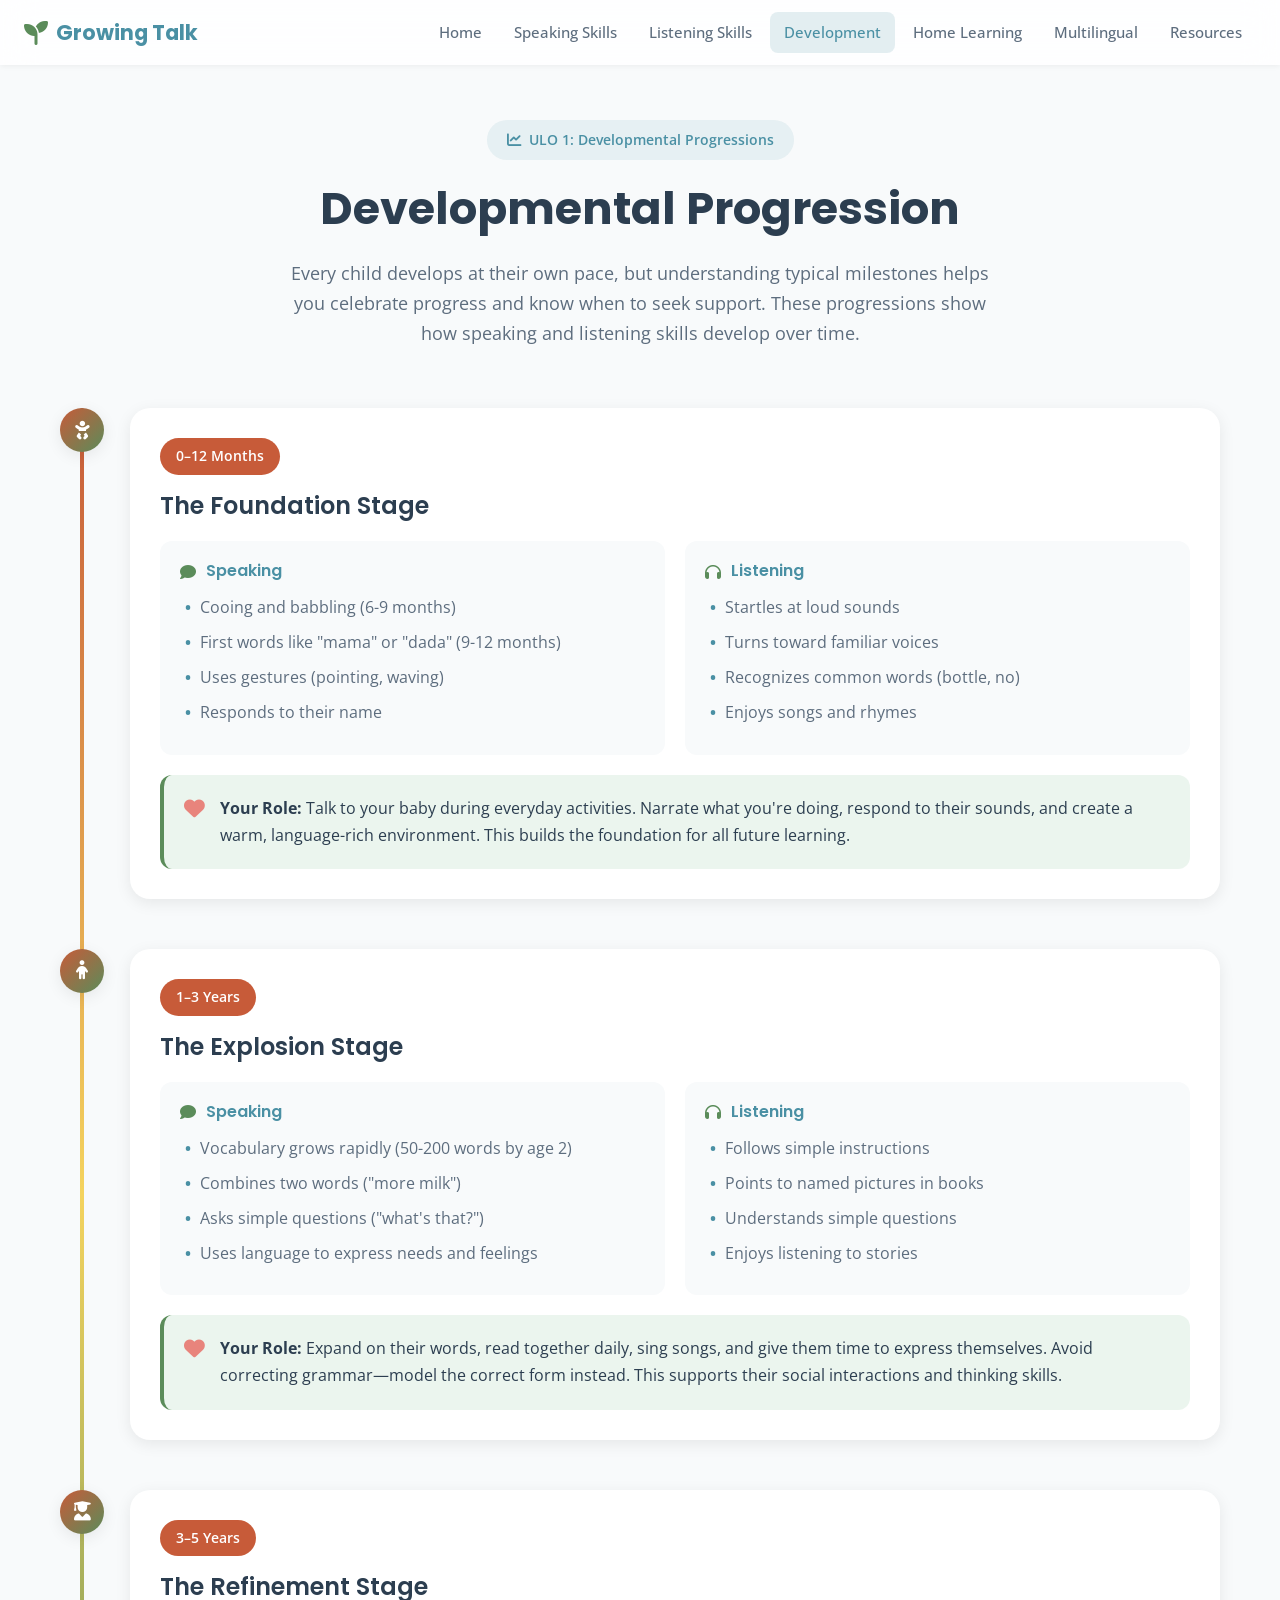
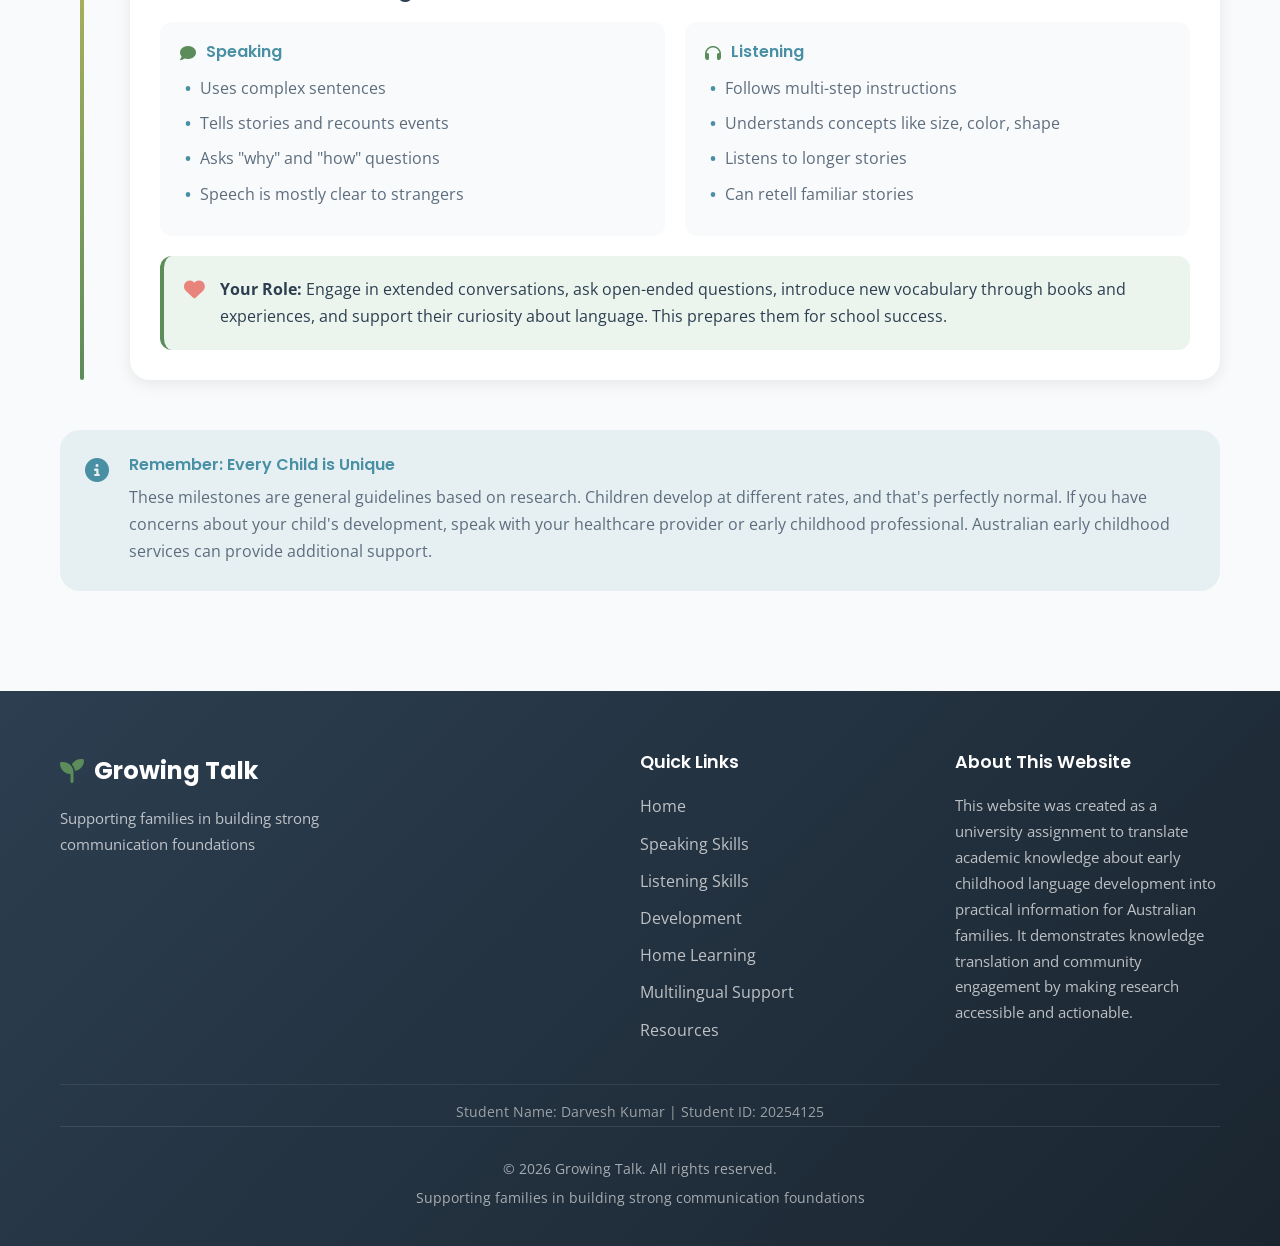
==== development.html @ 92fd0904 "Initial commit" ====
<!DOCTYPE html>
<html lang="en">
<head>
    <meta charset="UTF-8">
    <meta name="viewport" content="width=device-width, initial-scale=1.0">
    <meta name="description" content="Growing Talk - Understanding developmental progressions in children's speaking and listening skills">
    <title>Developmental Progression - Growing Talk</title>

    <link rel="preconnect" href="https://fonts.googleapis.com">
    <link rel="preconnect" href="https://fonts.gstatic.com" crossorigin>
    <link href="https://fonts.googleapis.com/css2?family=Open+Sans:wght@300;400;500;600;700&family=Poppins:wght@300;400;500;600;700;800&display=swap" rel="stylesheet">
    <link rel="stylesheet" href="https://cdnjs.cloudflare.com/ajax/libs/font-awesome/6.4.0/css/all.min.css">
    <link rel="stylesheet" href="styles.css">
</head>
<body>
    <div class="scroll-progress" id="scrollProgress"></div>

    <nav class="navbar" id="navbar">
        <div class="nav-container">
            <a href="index.html" class="nav-logo">
                <i class="fas fa-seedling"></i>
                <span>Growing Talk</span>
            </a>
            <button class="nav-toggle" id="navToggle" aria-label="Toggle navigation">
                <span class="hamburger"></span>
            </button>
            <ul class="nav-menu" id="navMenu">
                <li><a href="index.html" class="nav-link">Home</a></li>
                <li><a href="speaking.html" class="nav-link">Speaking Skills</a></li>
                <li><a href="listening.html" class="nav-link">Listening Skills</a></li>
                <li><a href="development.html" class="nav-link active">Development</a></li>
                <li><a href="environment.html" class="nav-link">Home Learning</a></li>
                <li><a href="multilingual.html" class="nav-link">Multilingual</a></li>
                <li><a href="resources.html" class="nav-link">Resources</a></li>
            </ul>
        </div>
    </nav>

    <section id="development" class="section development-section" style="padding-top: 120px;">
        <div class="container">
            <div class="section-header">
                <span class="section-tag"><i class="fas fa-chart-line"></i> ULO 1: Developmental Progressions</span>
                <h2 class="section-title">Developmental Progression</h2>
                <p class="section-subtitle">
                    Every child develops at their own pace, but understanding typical milestones
                    helps you celebrate progress and know when to seek support. These progressions
                    show how speaking and listening skills develop over time.
                </p>
            </div>

            <div class="timeline">
                <div class="timeline-item animate-on-scroll">
                    <div class="timeline-marker">
                        <i class="fas fa-baby"></i>
                    </div>
                    <div class="timeline-content">
                        <div class="timeline-age">0–12 Months</div>
                        <h3>The Foundation Stage</h3>
                        <div class="milestone-grid">
                            <div class="milestone">
                                <h4><i class="fas fa-comment"></i> Speaking</h4>
                                <ul>
                                    <li>Cooing and babbling (6-9 months)</li>
                                    <li>First words like "mama" or "dada" (9-12 months)</li>
                                    <li>Uses gestures (pointing, waving)</li>
                                    <li>Responds to their name</li>
                                </ul>
                            </div>
                            <div class="milestone">
                                <h4><i class="fas fa-headphones"></i> Listening</h4>
                                <ul>
                                    <li>Startles at loud sounds</li>
                                    <li>Turns toward familiar voices</li>
                                    <li>Recognizes common words (bottle, no)</li>
                                    <li>Enjoys songs and rhymes</li>
                                </ul>
                            </div>
                        </div>
                        <div class="support-tip">
                            <i class="fas fa-heart"></i>
                            <p><strong>Your Role:</strong> Talk to your baby during everyday activities.
                            Narrate what you're doing, respond to their sounds, and create a warm,
                            language-rich environment. This builds the foundation for all future learning.</p>
                        </div>
                    </div>
                </div>

                <div class="timeline-item animate-on-scroll">
                    <div class="timeline-marker">
                        <i class="fas fa-child"></i>
                    </div>
                    <div class="timeline-content">
                        <div class="timeline-age">1–3 Years</div>
                        <h3>The Explosion Stage</h3>
                        <div class="milestone-grid">
                            <div class="milestone">
                                <h4><i class="fas fa-comment"></i> Speaking</h4>
                                <ul>
                                    <li>Vocabulary grows rapidly (50-200 words by age 2)</li>
                                    <li>Combines two words ("more milk")</li>
                                    <li>Asks simple questions ("what's that?")</li>
                                    <li>Uses language to express needs and feelings</li>
                                </ul>
                            </div>
                            <div class="milestone">
                                <h4><i class="fas fa-headphones"></i> Listening</h4>
                                <ul>
                                    <li>Follows simple instructions</li>
                                    <li>Points to named pictures in books</li>
                                    <li>Understands simple questions</li>
                                    <li>Enjoys listening to stories</li>
                                </ul>
                            </div>
                        </div>
                        <div class="support-tip">
                            <i class="fas fa-heart"></i>
                            <p><strong>Your Role:</strong> Expand on their words, read together daily,
                            sing songs, and give them time to express themselves. Avoid correcting
                            grammar—model the correct form instead. This supports their social interactions
                            and thinking skills.</p>
                        </div>
                    </div>
                </div>

                <div class="timeline-item animate-on-scroll">
                    <div class="timeline-marker">
                        <i class="fas fa-user-graduate"></i>
                    </div>
                    <div class="timeline-content">
                        <div class="timeline-age">3–5 Years</div>
                        <h3>The Refinement Stage</h3>
                        <div class="milestone-grid">
                            <div class="milestone">
                                <h4><i class="fas fa-comment"></i> Speaking</h4>
                                <ul>
                                    <li>Uses complex sentences</li>
                                    <li>Tells stories and recounts events</li>
                                    <li>Asks "why" and "how" questions</li>
                                    <li>Speech is mostly clear to strangers</li>
                                </ul>
                            </div>
                            <div class="milestone">
                                <h4><i class="fas fa-headphones"></i> Listening</h4>
                                <ul>
                                    <li>Follows multi-step instructions</li>
                                    <li>Understands concepts like size, color, shape</li>
                                    <li>Listens to longer stories</li>
                                    <li>Can retell familiar stories</li>
                                </ul>
                            </div>
                        </div>
                        <div class="support-tip">
                            <i class="fas fa-heart"></i>
                            <p><strong>Your Role:</strong> Engage in extended conversations, ask open-ended
                            questions, introduce new vocabulary through books and experiences, and
                            support their curiosity about language. This prepares them for school success.</p>
                        </div>
                    </div>
                </div>
            </div>

            <div class="important-note animate-on-scroll">
                <i class="fas fa-info-circle"></i>
                <div>
                    <h4>Remember: Every Child is Unique</h4>
                    <p>These milestones are general guidelines based on research. Children develop at different rates,
                    and that's perfectly normal. If you have concerns about your child's development,
                    speak with your healthcare provider or early childhood professional. Australian early childhood
                    services can provide additional support.</p>
                </div>
            </div>
        </div>
    </section>

    <footer class="footer">
        <div class="container">
            <div class="footer-content">
                <div class="footer-brand">
                    <div class="footer-logo">
                        <i class="fas fa-seedling"></i>
                        <span>Growing Talk</span>
                    </div>
                    <p class="footer-tagline">Supporting families in building strong communication foundations</p>
                </div>
                <div class="footer-links">
                    <h4>Quick Links</h4>
                    <ul>
                        <li><a href="index.html">Home</a></li>
                        <li><a href="speaking.html">Speaking Skills</a></li>
                        <li><a href="listening.html">Listening Skills</a></li>
                        <li><a href="development.html">Development</a></li>
                        <li><a href="environment.html">Home Learning</a></li>
                        <li><a href="multilingual.html">Multilingual Support</a></li>
                        <li><a href="resources.html">Resources</a></li>
                    </ul>
                </div>
                <div class="footer-contact">
                    <h4>About This Website</h4>
                    <p>This website was created as a university assignment to translate academic
                    knowledge about early childhood language development into practical information
                    for Australian families. It demonstrates knowledge translation and community
                    engagement by making research accessible and actionable.</p>
                </div>
            </div>
            <div class="footer-student">
                <p>Student Name: Darvesh Kumar | Student ID: 20254125</p>
            </div>
            <div class="footer-bottom">
                <p>&copy; 2026 Growing Talk. All rights reserved.</p>
                <p>Supporting families in building strong communication foundations</p>
            </div>
        </div>
    </footer>

    <button class="scroll-to-top" id="scrollToTop" aria-label="Scroll to top">
        <i class="fas fa-arrow-up"></i>
    </button>

    <script src="script.js"></script>
</body>
</html>
---- styles.css ----
/* ============================================
   Growing Talk - Premium Educational Website
   CSS Stylesheet - Australian Design Inspired
   ============================================ */

/* ============================================
   CSS Variables & Root Styles
   ============================================ */
:root {
    /* Color Palette - Australian-inspired, warm earthy tones */
    --primary-blue: #4A90A4;
    --primary-blue-dark: #3A7A8E;
    --primary-blue-light: #6BA8B8;
    --secondary-green: #7CB98E;
    --secondary-green-dark: #5CA06E;
    --accent-yellow: #F4D35E;
    --accent-yellow-light: #F9E89E;
    --accent-coral: #E8847C;
    --accent-terracotta: #C75B39;
    --accent-eucalyptus: #5B8C5A;
    
    /* Neutral Colors */
    --text-dark: #2C3E50;
    --text-medium: #5D6D7E;
    --text-light: #85929E;
    --background-light: #F8FAFB;
    --background-white: #FFFFFF;
    --border-light: #E8ECF0;
    
    /* Shadows */
    --shadow-sm: 0 2px 8px rgba(0, 0, 0, 0.06);
    --shadow-md: 0 4px 16px rgba(0, 0, 0, 0.08);
    --shadow-lg: 0 8px 32px rgba(0, 0, 0, 0.12);
    --shadow-xl: 0 16px 48px rgba(0, 0, 0, 0.16);
    
    /* Typography */
    --font-heading: 'Poppins', sans-serif;
    --font-body: 'Open Sans', sans-serif;
    
    /* Spacing */
    --section-padding: 100px 0;
    --container-padding: 0 20px;
    --card-padding: 30px;
    
    /* Border Radius */
    --radius-sm: 8px;
    --radius-md: 12px;
    --radius-lg: 20px;
    --radius-xl: 30px;
    
    /* Transitions */
    --transition-fast: 0.2s ease;
    --transition-normal: 0.3s ease;
    --transition-slow: 0.5s ease;
}

/* ============================================
   Reset & Base Styles
   ============================================ */
*, *::before, *::after {
    margin: 0;
    padding: 0;
    box-sizing: border-box;
}

html {
    scroll-behavior: smooth;
    font-size: 16px;
}

body {
    font-family: var(--font-body);
    color: var(--text-dark);
    background-color: var(--background-light);
    line-height: 1.7;
    overflow-x: hidden;
}

h1, h2, h3, h4, h5, h6 {
    font-family: var(--font-heading);
    font-weight: 600;
    line-height: 1.3;
    color: var(--text-dark);
}

p {
    margin-bottom: 1rem;
}

a {
    text-decoration: none;
    color: inherit;
    transition: var(--transition-fast);
}

ul {
    list-style: none;
}

img {
    max-width: 100%;
    height: auto;
    display: block;
}

button {
    font-family: inherit;
    cursor: pointer;
    border: none;
    background: none;
}

/* ============================================
   Scroll Progress Indicator
   ============================================ */
.scroll-progress {
    position: fixed;
    top: 0;
    left: 0;
    width: 0%;
    height: 4px;
    background: linear-gradient(90deg, var(--accent-terracotta), var(--accent-yellow), var(--accent-eucalyptus));
    z-index: 9999;
    transition: width 0.1s ease;
}

/* ============================================
   Navigation
   ============================================ */
.navbar {
    position: fixed;
    top: 0;
    left: 0;
    right: 0;
    background: rgba(255, 255, 255, 0.82);
    backdrop-filter: blur(16px);
    -webkit-backdrop-filter: blur(16px);
    box-shadow: 0 1px 6px rgba(0, 0, 0, 0.06);
    z-index: 1000;
    transition: var(--transition-normal);
}

.navbar.scrolled {
    box-shadow: var(--shadow-md);
    background: rgba(255, 255, 255, 0.92);
}

.nav-container {
    max-width: 1300px;
    margin: 0 auto;
    padding: 12px 24px;
    display: flex;
    justify-content: space-between;
    align-items: center;
    flex-wrap: nowrap;
}

.nav-logo {
    display: flex;
    align-items: center;
    gap: 8px;
    font-family: var(--font-heading);
    font-size: 1.3rem;
    font-weight: 700;
    color: var(--primary-blue);
}

.nav-logo i {
    font-size: 1.5rem;
    color: var(--accent-eucalyptus);
}

.nav-menu {
    display: flex;
    gap: 4px;
    align-items: center;
    flex-wrap: nowrap;
    white-space: nowrap;
}

.nav-link {
    padding: 8px 14px;
    font-size: 0.92rem;
    font-weight: 500;
    color: var(--text-medium);
    border-radius: var(--radius-sm);
    transition: var(--transition-fast);
    display: inline-block;
}

.nav-link:hover {
    color: var(--primary-blue);
    background: rgba(74, 144, 164, 0.1);
}

.nav-link.active {
    color: var(--primary-blue);
    background: rgba(74, 144, 164, 0.15);
}

/* Mobile Navigation Toggle */
.nav-toggle {
    display: none;
    flex-direction: column;
    justify-content: center;
    align-items: center;
    width: 40px;
    height: 40px;
    background: none;
    border: none;
    cursor: pointer;
    z-index: 1001;
}

.hamburger {
    width: 24px;
    height: 2px;
    background: var(--text-dark);
    position: relative;
    transition: var(--transition-fast);
}

.hamburger::before,
.hamburger::after {
    content: '';
    position: absolute;
    width: 24px;
    height: 2px;
    background: var(--text-dark);
    transition: var(--transition-fast);
}

.hamburger::before {
    top: -8px;
}

.hamburger::after {
    top: 8px;
}

.nav-toggle.active .hamburger {
    background: transparent;
}

.nav-toggle.active .hamburger::before {
    top: 0;
    transform: rotate(45deg);
}

.nav-toggle.active .hamburger::after {
    top: 0;
    transform: rotate(-45deg);
}

/* ============================================
   Hero Section
   ============================================ */
.hero {
    min-height: 100vh;
    display: flex;
    align-items: center;
    justify-content: center;
    position: relative;
    background: linear-gradient(135deg, #E8F4F8 0%, #D4E8ED 50%, #C5DDE5 100%);
    overflow: hidden;
}

.hero::before {
    content: '';
    position: absolute;
    top: 0;
    left: 0;
    right: 0;
    bottom: 0;
    background: url('https://images.unsplash.com/photo-1503454537195-1dcabb73ffb9?w=1920&h=1080&fit=crop') center/cover no-repeat;
    opacity: 0.15;
}

.hero-overlay {
    position: absolute;
    top: 0;
    left: 0;
    right: 0;
    bottom: 0;
    background: linear-gradient(135deg, rgba(74, 144, 164, 0.1) 0%, rgba(124, 185, 142, 0.1) 100%);
}

.hero-content {
    position: relative;
    z-index: 1;
    max-width: 1200px;
    margin: 0 auto;
    padding: 120px 20px 80px;
    display: grid;
    grid-template-columns: 1fr 1fr;
    gap: 60px;
    align-items: center;
}

.hero-text {
    animation: fadeInLeft 1s ease;
}

.hero-badge {
    display: inline-flex;
    align-items: center;
    gap: 8px;
    padding: 8px 16px;
    background: rgba(199, 91, 57, 0.15);
    color: var(--accent-terracotta);
    font-size: 0.85rem;
    font-weight: 600;
    border-radius: 50px;
    margin-bottom: 20px;
}

.hero-badge i {
    font-size: 1rem;
}

.hero-title {
    font-size: 4rem;
    font-weight: 800;
    color: var(--primary-blue);
    margin-bottom: 20px;
    line-height: 1.1;
}

.hero-subtitle {
    font-size: 1.5rem;
    color: var(--accent-eucalyptus);
    font-weight: 600;
    margin-bottom: 20px;
}

.hero-description {
    font-size: 1.1rem;
    color: var(--text-medium);
    margin-bottom: 30px;
    max-width: 500px;
}

.hero-cta {
    display: flex;
    gap: 15px;
    flex-wrap: wrap;
}

.hero-visual {
    animation: fadeInRight 1s ease;
}

.hero-card {
    background: var(--background-white);
    padding: 40px;
    border-radius: var(--radius-xl);
    box-shadow: var(--shadow-xl);
    text-align: center;
    transform: rotate(2deg);
    transition: var(--transition-normal);
}

.hero-card:hover {
    transform: rotate(0deg) translateY(-10px);
    box-shadow: 0 20px 60px rgba(0, 0, 0, 0.2);
}

.hero-card i {
    font-size: 4rem;
    color: var(--primary-blue);
    margin-bottom: 20px;
}

.hero-card h3 {
    font-size: 1.5rem;
    margin-bottom: 10px;
    color: var(--text-dark);
}

.hero-card p {
    color: var(--text-medium);
    margin-bottom: 0;
}

.scroll-indicator {
    position: absolute;
    bottom: 30px;
    left: 50%;
    transform: translateX(-50%);
    animation: bounce 2s infinite;
}

.scroll-indicator i {
    font-size: 2rem;
    color: var(--primary-blue);
    opacity: 0.6;
}

/* ============================================
   Buttons
   ============================================ */
.btn {
    display: inline-flex;
    align-items: center;
    gap: 10px;
    padding: 15px 30px;
    font-family: var(--font-heading);
    font-weight: 600;
    font-size: 1rem;
    border-radius: var(--radius-md);
    transition: var(--transition-normal);
    cursor: pointer;
}

.btn-primary {
    background: linear-gradient(135deg, var(--primary-blue), var(--primary-blue-dark));
    color: white;
    box-shadow: 0 4px 15px rgba(74, 144, 164, 0.4);
}

.btn-primary:hover {
    transform: translateY(-3px);
    box-shadow: 0 6px 20px rgba(74, 144, 164, 0.5);
}

.btn-primary i {
    transition: var(--transition-fast);
}

.btn-primary:hover i {
    transform: translateX(5px);
}

.btn-secondary {
    background: var(--background-white);
    color: var(--primary-blue);
    border: 2px solid var(--primary-blue);
}

.btn-secondary:hover {
    background: var(--primary-blue);
    color: white;
    transform: translateY(-3px);
}

/* ============================================
   Section Styles
   ============================================ */
.section {
    padding: var(--section-padding);
}

.container {
    max-width: 1200px;
    margin: 0 auto;
    padding: var(--container-padding);
}

.section-header {
    text-align: center;
    margin-bottom: 60px;
}

.section-tag {
    display: inline-flex;
    align-items: center;
    gap: 8px;
    padding: 8px 20px;
    background: rgba(74, 144, 164, 0.1);
    color: var(--primary-blue);
    font-size: 0.9rem;
    font-weight: 600;
    border-radius: 50px;
    margin-bottom: 20px;
}

.section-title {
    font-size: 2.8rem;
    font-weight: 700;
    color: var(--text-dark);
    margin-bottom: 20px;
}

.section-subtitle {
    font-size: 1.1rem;
    color: var(--text-medium);
    max-width: 700px;
    margin: 0 auto;
}

/* ============================================
   Content Cards
   ============================================ */
.content-grid {
    display: grid;
    grid-template-columns: repeat(auto-fit, minmax(350px, 1fr));
    gap: 30px;
    margin-bottom: 50px;
}

.content-card {
    background: var(--background-white);
    padding: var(--card-padding);
    border-radius: var(--radius-lg);
    box-shadow: var(--shadow-md);
    transition: var(--transition-normal);
    opacity: 0;
    transform: translateY(30px);
}

.content-card.animate-on-scroll.visible {
    opacity: 1;
    transform: translateY(0);
}

.content-card:hover {
    transform: translateY(-5px);
    box-shadow: var(--shadow-lg);
}

.card-icon {
    width: 70px;
    height: 70px;
    background: linear-gradient(135deg, var(--primary-blue-light), var(--primary-blue));
    border-radius: var(--radius-md);
    display: flex;
    align-items: center;
    justify-content: center;
    margin-bottom: 20px;
}

.card-icon i {
    font-size: 2rem;
    color: white;
}

.content-card h3 {
    font-size: 1.4rem;
    margin-bottom: 15px;
    color: var(--text-dark);
}

.content-card p {
    color: var(--text-medium);
    line-height: 1.8;
}

.key-point {
    display: flex;
    align-items: flex-start;
    gap: 12px;
    padding: 15px;
    background: rgba(244, 211, 94, 0.2);
    border-radius: var(--radius-sm);
    margin-top: 15px;
}

.key-point i {
    color: var(--accent-coral);
    font-size: 1.2rem;
    margin-top: 3px;
}

.key-point span {
    font-weight: 500;
    color: var(--text-dark);
}

/* Strategy List */
.strategy-list {
    margin-top: 15px;
}

.strategy-list li {
    display: flex;
    align-items: flex-start;
    gap: 12px;
    padding: 10px 0;
    border-bottom: 1px solid var(--border-light);
}

.strategy-list li:last-child {
    border-bottom: none;
}

.strategy-list i {
    color: var(--accent-eucalyptus);
    margin-top: 4px;
}

.strategy-list strong {
    color: var(--text-dark);
}

/* ============================================
   Practical Examples
   ============================================ */
.practical-example {
    background: var(--background-white);
    border-radius: var(--radius-lg);
    box-shadow: var(--shadow-md);
    overflow: hidden;
    margin-top: 50px;
    opacity: 0;
    transform: translateY(30px);
}

.practical-example.animate-on-scroll.visible {
    opacity: 1;
    transform: translateY(0);
}

.example-header {
    background: linear-gradient(135deg, var(--accent-terracotta), var(--accent-eucalyptus));
    padding: 25px 30px;
    display: flex;
    align-items: center;
    gap: 15px;
}

.example-header i {
    font-size: 1.5rem;
    color: var(--accent-yellow);
}

.example-header h3 {
    color: white;
    font-size: 1.3rem;
    margin: 0;
}

.example-content {
    padding: 30px;
    display: grid;
    grid-template-columns: 1fr auto 1fr 1fr;
    gap: 25px;
    align-items: start;
}

.example-scenario,
.example-response,
.example-outcome {
    padding: 20px;
    background: var(--background-light);
    border-radius: var(--radius-md);
}

.example-scenario h4,
.example-response h4,
.example-outcome h4 {
    font-size: 1rem;
    color: var(--primary-blue);
    margin-bottom: 10px;
}

.example-scenario p,
.example-response p {
    color: var(--text-medium);
    margin-bottom: 0;
}

.example-outcome ul {
    margin: 0;
    padding-left: 20px;
}

.example-outcome li {
    color: var(--text-medium);
    margin-bottom: 8px;
    position: relative;
    padding-left: 5px;
}

.example-outcome li::before {
    content: '✓';
    color: var(--accent-eucalyptus);
    font-weight: bold;
    position: absolute;
    left: -18px;
}

.example-arrow {
    display: flex;
    align-items: center;
    justify-content: center;
    color: var(--primary-blue);
    font-size: 1.5rem;
}

/* ============================================
   Video Section
   ============================================ */
.video-section {
    background: var(--background-white);
    padding: 40px;
    border-radius: var(--radius-lg);
    box-shadow: var(--shadow-md);
    margin-top: 50px;
    opacity: 0;
    transform: translateY(30px);
}

.video-section.animate-on-scroll.visible {
    opacity: 1;
    transform: translateY(0);
}

.video-section h3 {
    display: flex;
    align-items: center;
    gap: 12px;
    font-size: 1.4rem;
    margin-bottom: 20px;
    color: var(--text-dark);
}

.video-section h3 i {
    color: var(--accent-coral);
}

.video-container {
    position: relative;
    padding-bottom: 56.25%;
    height: 0;
    overflow: hidden;
    border-radius: var(--radius-md);
    box-shadow: var(--shadow-lg);
}

.video-container iframe {
    position: absolute;
    top: 0;
    left: 0;
    width: 100%;
    height: 100%;
}

.video-caption {
    margin-top: 20px;
    color: var(--text-medium);
    font-style: italic;
    text-align: center;
}

/* ============================================
   Timeline (Development Section)
   ============================================ */
.timeline {
    position: relative;
    padding-left: 50px;
}

.timeline::before {
    content: '';
    position: absolute;
    left: 20px;
    top: 0;
    bottom: 0;
    width: 4px;
    background: linear-gradient(180deg, var(--accent-terracotta), var(--accent-yellow), var(--accent-eucalyptus));
    border-radius: 2px;
}

.timeline-item {
    position: relative;
    margin-bottom: 50px;
    opacity: 0;
    transform: translateX(-30px);
}

.timeline-item.animate-on-scroll.visible {
    opacity: 1;
    transform: translateX(0);
}

.timeline-marker {
    position: absolute;
    left: -50px;
    top: 0;
    width: 44px;
    height: 44px;
    background: linear-gradient(135deg, var(--accent-terracotta), var(--accent-eucalyptus));
    border-radius: 50%;
    display: flex;
    align-items: center;
    justify-content: center;
    box-shadow: var(--shadow-md);
    z-index: 1;
}

.timeline-marker i {
    color: white;
    font-size: 1.2rem;
}

.timeline-content {
    background: var(--background-white);
    padding: 30px;
    border-radius: var(--radius-lg);
    box-shadow: var(--shadow-md);
    margin-left: 20px;
}

.timeline-age {
    display: inline-block;
    padding: 6px 16px;
    background: linear-gradient(135deg, var(--accent-terracotta), var(--accent-terracotta));
    color: white;
    font-weight: 600;
    font-size: 0.9rem;
    border-radius: 50px;
    margin-bottom: 15px;
}

.timeline-content h3 {
    font-size: 1.5rem;
    margin-bottom: 20px;
    color: var(--text-dark);
}

.milestone-grid {
    display: grid;
    grid-template-columns: 1fr 1fr;
    gap: 20px;
    margin-bottom: 20px;
}

.milestone {
    padding: 20px;
    background: var(--background-light);
    border-radius: var(--radius-md);
}

.milestone h4 {
    display: flex;
    align-items: center;
    gap: 10px;
    font-size: 1rem;
    color: var(--primary-blue);
    margin-bottom: 12px;
}

.milestone h4 i {
    color: var(--accent-eucalyptus);
}

.milestone ul {
    padding-left: 20px;
}

.milestone li {
    color: var(--text-medium);
    margin-bottom: 8px;
    position: relative;
}

.milestone li::before {
    content: '•';
    color: var(--primary-blue);
    font-weight: bold;
    position: absolute;
    left: -15px;
}

.support-tip {
    display: flex;
    align-items: flex-start;
    gap: 15px;
    padding: 20px;
    background: rgba(124, 185, 142, 0.15);
    border-radius: var(--radius-md);
    border-left: 4px solid var(--accent-eucalyptus);
}

.support-tip i {
    color: var(--accent-coral);
    font-size: 1.3rem;
    margin-top: 3px;
}

.support-tip p {
    margin: 0;
    color: var(--text-dark);
}

.important-note {
    display: flex;
    align-items: flex-start;
    gap: 20px;
    padding: 25px;
    background: rgba(74, 144, 164, 0.1);
    border-radius: var(--radius-lg);
    margin-top: 50px;
    opacity: 0;
    transform: translateY(30px);
}

.important-note.animate-on-scroll.visible {
    opacity: 1;
    transform: translateY(0);
}

.important-note i {
    color: var(--primary-blue);
    font-size: 1.5rem;
    margin-top: 3px;
}

.important-note h4 {
    color: var(--primary-blue);
    margin-bottom: 8px;
}

.important-note p {
    margin: 0;
    color: var(--text-medium);
}

/* ============================================
   Environment Section
   ============================================ */
.environment-grid {
    display: grid;
    grid-template-columns: repeat(auto-fit, minmax(280px, 1fr));
    gap: 30px;
    margin-bottom: 60px;
}

.environment-card {
    background: var(--background-white);
    border-radius: var(--radius-lg);
    box-shadow: var(--shadow-md);
    overflow: hidden;
    transition: var(--transition-normal);
    opacity: 0;
    transform: translateY(30px);
}

.environment-card.animate-on-scroll.visible {
    opacity: 1;
    transform: translateY(0);
}

.environment-card:hover {
    transform: translateY(-8px);
    box-shadow: var(--shadow-xl);
}

.card-image {
    position: relative;
    height: 200px;
    overflow: hidden;
}

.card-image img {
    width: 100%;
    height: 100%;
    object-fit: cover;
    transition: var(--transition-slow);
}

.environment-card:hover .card-image img {
    transform: scale(1.1);
}

.card-overlay {
    position: absolute;
    top: 0;
    left: 0;
    right: 0;
    bottom: 0;
    background: linear-gradient(135deg, rgba(199, 91, 57, 0.8), rgba(91, 140, 90, 0.8));
    display: flex;
    align-items: center;
    justify-content: center;
    opacity: 0;
    transition: var(--transition-normal);
}

.environment-card:hover .card-overlay {
    opacity: 1;
}

.card-overlay i {
    font-size: 3rem;
    color: white;
    transform: scale(0.5);
    transition: var(--transition-normal);
}

.environment-card:hover .card-overlay i {
    transform: scale(1);
}

.card-content {
    padding: 25px;
}

.card-content h3 {
    font-size: 1.3rem;
    margin-bottom: 12px;
    color: var(--text-dark);
}

.card-content p {
    color: var(--text-medium);
    margin-bottom: 15px;
}

.card-content ul {
    padding-left: 20px;
}

.card-content li {
    color: var(--text-medium);
    margin-bottom: 8px;
    position: relative;
}

.card-content li::before {
    content: '✓';
    color: var(--accent-eucalyptus);
    font-weight: bold;
    position: absolute;
    left: -18px;
}

/* Interaction Principles */
.interaction-principles {
    background: var(--background-white);
    padding: 40px;
    border-radius: var(--radius-lg);
    box-shadow: var(--shadow-md);
    opacity: 0;
    transform: translateY(30px);
}

.interaction-principles.animate-on-scroll.visible {
    opacity: 1;
    transform: translateY(0);
}

.interaction-principles h3 {
    display: flex;
    align-items: center;
    gap: 12px;
    font-size: 1.5rem;
    margin-bottom: 15px;
    color: var(--text-dark);
}

.interaction-principles h3 i {
    color: var(--primary-blue);
}

.principles-intro {
    color: var(--text-medium);
    margin-bottom: 30px;
    max-width: 800px;
}

.principles-grid {
    display: grid;
    grid-template-columns: repeat(auto-fit, minmax(250px, 1fr));
    gap: 25px;
}

.principle {
    text-align: center;
    padding: 25px;
    background: var(--background-light);
    border-radius: var(--radius-md);
    transition: var(--transition-normal);
}

.principle:hover {
    background: rgba(74, 144, 164, 0.1);
    transform: translateY(-5px);
}

.principle-icon {
    width: 60px;
    height: 60px;
    background: linear-gradient(135deg, var(--accent-terracotta), var(--accent-eucalyptus));
    border-radius: 50%;
    display: flex;
    align-items: center;
    justify-content: center;
    margin: 0 auto 15px;
}

.principle-icon i {
    font-size: 1.5rem;
    color: white;
}

.principle h4 {
    font-size: 1.1rem;
    margin-bottom: 10px;
    color: var(--text-dark);
}

.principle p {
    color: var(--text-medium);
    font-size: 0.95rem;
    margin-bottom: 0;
}

/* ============================================
   Multilingual Section
   ============================================ */
.multilingual-content {
    display: flex;
    flex-direction: column;
    gap: 50px;
}

.strengths-based {
    background: var(--background-white);
    padding: 40px;
    border-radius: var(--radius-lg);
    box-shadow: var(--shadow-md);
    opacity: 0;
    transform: translateY(30px);
}

.strengths-based.animate-on-scroll.visible {
    opacity: 1;
    transform: translateY(0);
}

.strengths-header {
    display: flex;
    align-items: center;
    gap: 15px;
    margin-bottom: 20px;
}

.strengths-header i {
    font-size: 2rem;
    color: var(--accent-coral);
}

.strengths-header h3 {
    font-size: 1.5rem;
    color: var(--text-dark);
    margin: 0;
}

.strengths-based > p {
    color: var(--text-medium);
    font-size: 1.05rem;
    margin-bottom: 30px;
}

.strengths-grid {
    display: grid;
    grid-template-columns: repeat(auto-fit, minmax(220px, 1fr));
    gap: 20px;
}

.strength-item {
    padding: 25px;
    background: linear-gradient(135deg, rgba(199, 91, 57, 0.1), rgba(91, 140, 90, 0.1));
    border-radius: var(--radius-md);
    text-align: center;
    transition: var(--transition-normal);
}

.strength-item:hover {
    transform: translateY(-5px);
    box-shadow: var(--shadow-md);
}

.strength-item i {
    font-size: 2rem;
    color: var(--primary-blue);
    margin-bottom: 15px;
}

.strength-item h4 {
    font-size: 1rem;
    margin-bottom: 8px;
    color: var(--text-dark);
}

.strength-item p {
    color: var(--text-medium);
    font-size: 0.9rem;
    margin-bottom: 0;
}

/* Practical Strategies */
.practical-strategies {
    opacity: 0;
    transform: translateY(30px);
}

.practical-strategies.animate-on-scroll.visible {
    opacity: 1;
    transform: translateY(0);
}

.practical-strategies h3 {
    display: flex;
    align-items: center;
    gap: 12px;
    font-size: 1.5rem;
    margin-bottom: 30px;
    color: var(--text-dark);
}

.practical-strategies h3 i {
    color: var(--accent-yellow);
}

.strategy-cards {
    display: grid;
    grid-template-columns: repeat(auto-fit, minmax(350px, 1fr));
    gap: 25px;
}

.strategy-card {
    background: var(--background-white);
    padding: 30px;
    border-radius: var(--radius-lg);
    box-shadow: var(--shadow-md);
    position: relative;
    transition: var(--transition-normal);
}

.strategy-card:hover {
    transform: translateY(-5px);
    box-shadow: var(--shadow-lg);
}

.strategy-number {
    position: absolute;
    top: -15px;
    left: 20px;
    width: 40px;
    height: 40px;
    background: linear-gradient(135deg, var(--accent-terracotta), var(--accent-eucalyptus));
    color: white;
    font-family: var(--font-heading);
    font-weight: 700;
    font-size: 1.2rem;
    border-radius: 50%;
    display: flex;
    align-items: center;
    justify-content: center;
    box-shadow: var(--shadow-md);
}

.strategy-card h4 {
    font-size: 1.2rem;
    margin-bottom: 12px;
    color: var(--text-dark);
    margin-top: 10px;
}

.strategy-card p {
    color: var(--text-medium);
    margin-bottom: 0;
}

/* Cultural Note */
.cultural-note {
    display: flex;
    align-items: flex-start;
    gap: 20px;
    padding: 30px;
    background: linear-gradient(135deg, rgba(124, 185, 142, 0.15), rgba(74, 144, 164, 0.15));
    border-radius: var(--radius-lg);
    border-left: 4px solid var(--accent-eucalyptus);
    opacity: 0;
    transform: translateY(30px);
}

.cultural-note.animate-on-scroll.visible {
    opacity: 1;
    transform: translateY(0);
}

.cultural-note i {
    font-size: 2rem;
    color: var(--primary-blue);
    margin-top: 3px;
}

.cultural-note h4 {
    color: var(--primary-blue);
    margin-bottom: 10px;
}

.cultural-note p {
    margin: 0;
    color: var(--text-dark);
}

/* ============================================
   Resources Section
   ============================================ */
.resources-content {
    display: flex;
    flex-direction: column;
    gap: 50px;
}

.references-list {
    background: var(--background-white);
    padding: 40px;
    border-radius: var(--radius-lg);
    box-shadow: var(--shadow-md);
    opacity: 0;
    transform: translateY(30px);
}

.references-list.animate-on-scroll.visible {
    opacity: 1;
    transform: translateY(0);
}

.references-list h3 {
    display: flex;
    align-items: center;
    gap: 12px;
    font-size: 1.5rem;
    margin-bottom: 30px;
    color: var(--text-dark);
}

.references-list h3 i {
    color: var(--primary-blue);
}

.reference-items {
    display: flex;
    flex-direction: column;
    gap: 15px;
}

.reference-item {
    padding: 20px;
    background: var(--background-light);
    border-radius: var(--radius-md);
    border-left: 4px solid var(--primary-blue);
    transition: var(--transition-normal);
}

.reference-item:hover {
    background: rgba(74, 144, 164, 0.1);
    transform: translateX(5px);
}

.reference-item p {
    margin: 0;
    color: var(--text-dark);
    line-height: 1.6;
}

.reference-item em {
    color: var(--primary-blue);
}

/* Further Reading */
.further-reading {
    opacity: 0;
    transform: translateY(30px);
}

.further-reading.animate-on-scroll.visible {
    opacity: 1;
    transform: translateY(0);
}

.further-reading h3 {
    display: flex;
    align-items: center;
    gap: 12px;
    font-size: 1.5rem;
    margin-bottom: 30px;
    color: var(--text-dark);
}

.further-reading h3 i {
    color: var(--accent-eucalyptus);
}

.reading-grid {
    display: grid;
    grid-template-columns: repeat(auto-fit, minmax(300px, 1fr));
    gap: 30px;
}

.reading-card {
    background: var(--background-white);
    padding: 30px;
    border-radius: var(--radius-lg);
    box-shadow: var(--shadow-md);
    transition: var(--transition-normal);
}

.reading-card:hover {
    transform: translateY(-5px);
    box-shadow: var(--shadow-lg);
}

.reading-card i {
    font-size: 2rem;
    color: var(--primary-blue);
    margin-bottom: 15px;
}

.reading-card h4 {
    font-size: 1.2rem;
    margin-bottom: 15px;
    color: var(--text-dark);
}

.reading-card ul {
    padding-left: 20px;
}

.reading-card li {
    color: var(--text-medium);
    margin-bottom: 10px;
}

/* ============================================
   Footer
   ============================================ */
.footer {
    background: linear-gradient(135deg, var(--text-dark), #1a252f);
    color: white;
    padding: 60px 0 30px;
}

.footer-content {
    display: grid;
    grid-template-columns: 2fr 1fr 1fr;
    gap: 50px;
    margin-bottom: 40px;
}

.footer-brand {
    max-width: 300px;
}

.footer-logo {
    display: flex;
    align-items: center;
    gap: 10px;
    font-family: var(--font-heading);
    font-size: 1.5rem;
    font-weight: 700;
    margin-bottom: 15px;
}

.footer-logo i {
    color: var(--accent-eucalyptus);
}

.footer-tagline {
    color: rgba(255, 255, 255, 0.7);
    font-size: 0.95rem;
}

.footer-links h4,
.footer-contact h4 {
    font-size: 1.1rem;
    margin-bottom: 20px;
    color: white;
}

.footer-links ul {
    display: flex;
    flex-direction: column;
    gap: 10px;
}

.footer-links a {
    color: rgba(255, 255, 255, 0.7);
    transition: var(--transition-fast);
}

.footer-links a:hover {
    color: var(--accent-eucalyptus);
    padding-left: 5px;
}

.footer-contact p {
    color: rgba(255, 255, 255, 0.7);
    font-size: 0.95rem;
}

.footer-student {
    text-align: center;
    padding-top: 15px;
    margin-top: 10px;
    border-top: 1px solid rgba(255, 255, 255, 0.08);
}

.footer-student p {
    color: rgba(255, 255, 255, 0.55);
    font-size: 0.85rem;
    margin-bottom: 3px;
}

.footer-bottom {
    text-align: center;
    padding-top: 30px;
    border-top: 1px solid rgba(255, 255, 255, 0.1);
}

.footer-bottom p {
    color: rgba(255, 255, 255, 0.6);
    font-size: 0.9rem;
    margin-bottom: 5px;
}

/* ============================================
   Scroll to Top Button
   ============================================ */
.scroll-to-top {
    position: fixed;
    bottom: 30px;
    right: 30px;
    width: 50px;
    height: 50px;
    background: linear-gradient(135deg, var(--accent-terracotta), var(--accent-eucalyptus));
    color: white;
    border: none;
    border-radius: 50%;
    display: flex;
    align-items: center;
    justify-content: center;
    font-size: 1.2rem;
    box-shadow: var(--shadow-lg);
    cursor: pointer;
    opacity: 0;
    visibility: hidden;
    transform: translateY(20px);
    transition: var(--transition-normal);
    z-index: 999;
}

.scroll-to-top.visible {
    opacity: 1;
    visibility: visible;
    transform: translateY(0);
}

.scroll-to-top:hover {
    transform: translateY(-5px);
    box-shadow: var(--shadow-xl);
}

/* ============================================
   Animations
   ============================================ */
@keyframes fadeInLeft {
    from {
        opacity: 0;
        transform: translateX(-50px);
    }
    to {
        opacity: 1;
        transform: translateX(0);
    }
}

@keyframes fadeInRight {
    from {
        opacity: 0;
        transform: translateX(50px);
    }
    to {
        opacity: 1;
        transform: translateX(0);
    }
}

@keyframes bounce {
    0%, 20%, 50%, 80%, 100% {
        transform: translateX(-50%) translateY(0);
    }
    40% {
        transform: translateX(-50%) translateY(-15px);
    }
    60% {
        transform: translateX(-50%) translateY(-7px);
    }
}

/* Scroll Animation Classes */
.animate-on-scroll {
    opacity: 0;
    transform: translateY(30px);
    transition: opacity 0.6s ease, transform 0.6s ease;
}

.animate-on-scroll.visible {
    opacity: 1;
    transform: translateY(0);
}

/* ============================================
   Responsive Design
   ============================================ */

/* Tablet */
@media (max-width: 992px) {
    .hero-content {
        grid-template-columns: 1fr;
        text-align: center;
        gap: 40px;
    }

    .hero-title {
        font-size: 3rem;
    }

    .hero-description {
        margin: 0 auto 30px;
    }

    .hero-cta {
        justify-content: center;
    }

    .hero-card {
        max-width: 400px;
        margin: 0 auto;
    }

    .section-title {
        font-size: 2.3rem;
    }

    .example-content {
        grid-template-columns: 1fr;
        gap: 20px;
    }

    .example-arrow {
        transform: rotate(90deg);
    }

    .milestone-grid {
        grid-template-columns: 1fr;
    }

    .footer-content {
        grid-template-columns: 1fr;
        gap: 30px;
    }

    .footer-brand {
        max-width: 100%;
        text-align: center;
    }
}

/* Mobile */
@media (max-width: 768px) {
    .nav-toggle {
        display: flex;
    }

    .nav-menu {
        position: fixed;
        top: 0;
        right: -100%;
        width: 80%;
        max-width: 300px;
        height: 100vh;
        background: var(--background-white);
        flex-direction: column;
        padding: 80px 30px 30px;
        box-shadow: var(--shadow-xl);
        transition: var(--transition-normal);
    }

    .nav-menu.active {
        right: 0;
    }

    .nav-link {
        padding: 15px;
        font-size: 1.1rem;
    }

    .hero {
        min-height: auto;
        padding: 120px 20px 80px;
    }

    .hero-title {
        font-size: 2.5rem;
    }

    .hero-subtitle {
        font-size: 1.2rem;
    }

    .section {
        padding: 60px 0;
    }

    .section-title {
        font-size: 2rem;
    }

    .content-grid {
        grid-template-columns: 1fr;
    }

    .timeline {
        padding-left: 30px;
    }

    .timeline::before {
        left: 10px;
    }

    .timeline-marker {
        left: -30px;
        width: 36px;
        height: 36px;
    }

    .timeline-marker i {
        font-size: 1rem;
    }

    .timeline-content {
        margin-left: 10px;
        padding: 20px;
    }

    .environment-grid {
        grid-template-columns: 1fr;
    }

    .strategy-cards {
        grid-template-columns: 1fr;
    }

    .principles-grid {
        grid-template-columns: 1fr;
    }

    .strengths-grid {
        grid-template-columns: 1fr;
    }

    .reading-grid {
        grid-template-columns: 1fr;
    }

    .scroll-to-top {
        bottom: 20px;
        right: 20px;
        width: 45px;
        height: 45px;
    }
}

/* Small Mobile */
@media (max-width: 480px) {
    .hero-title {
        font-size: 2rem;
    }

    .hero-subtitle {
        font-size: 1rem;
    }

    .section-title {
        font-size: 1.8rem;
    }

    .section-subtitle {
        font-size: 1rem;
    }

    .content-card {
        padding: 20px;
    }

    .example-header {
        padding: 20px;
    }

    .example-content {
        padding: 20px;
    }

    .video-section {
        padding: 25px;
    }

    .interaction-principles {
        padding: 25px;
    }

    .strengths-based {
        padding: 25px;
    }

    .references-list {
        padding: 25px;
    }
}

/* ============================================
   Accessibility
   ============================================ */
@media (prefers-reduced-motion: reduce) {
    *,
    *::before,
    *::after {
        animation-duration: 0.01ms !important;
        animation-iteration-count: 1 !important;
        transition-duration: 0.01ms !important;
    }

    html {
        scroll-behavior: auto;
    }
}

/* Focus styles for keyboard navigation */
a:focus,
button:focus {
    outline: 3px solid var(--primary-blue);
    outline-offset: 2px;
}

/* High contrast mode support */
@media (prefers-contrast: high) {
    :root {
        --text-dark: #000000;
        --text-medium: #333333;
        --background-light: #ffffff;
    }
}
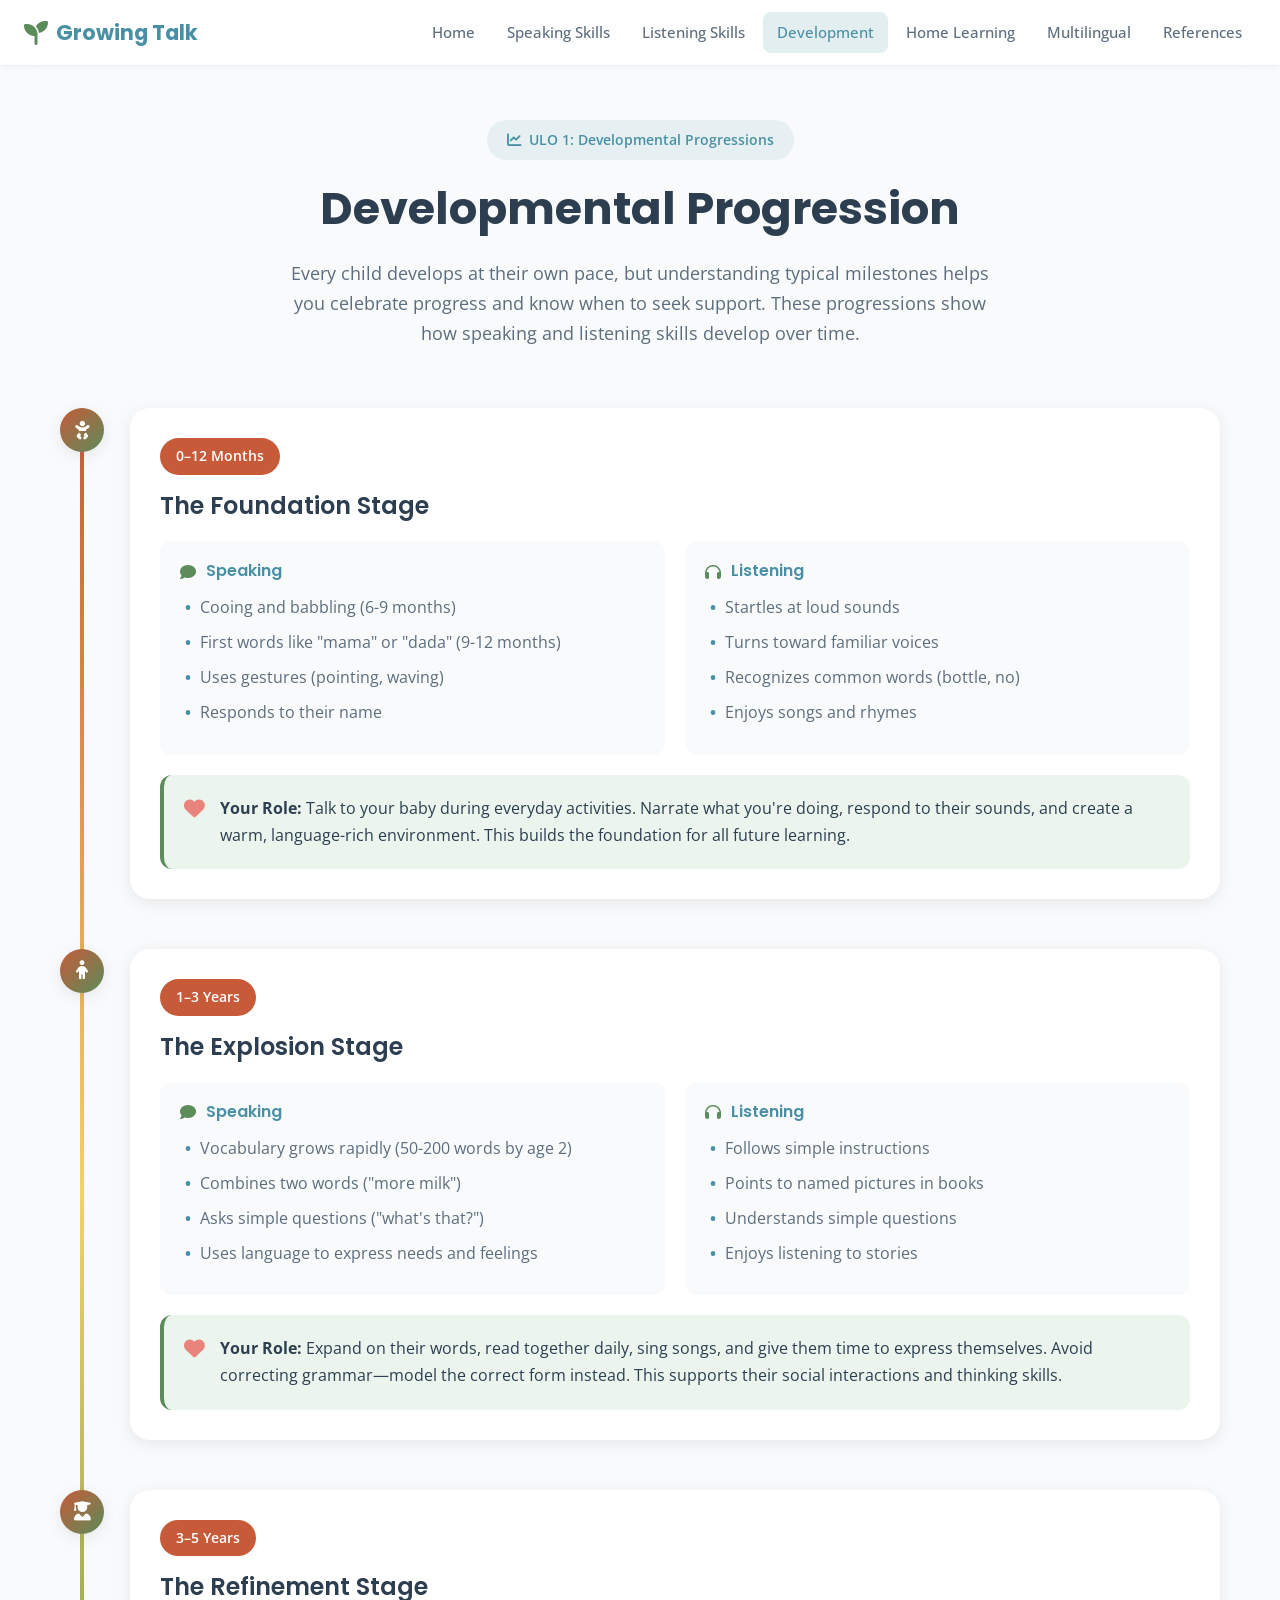
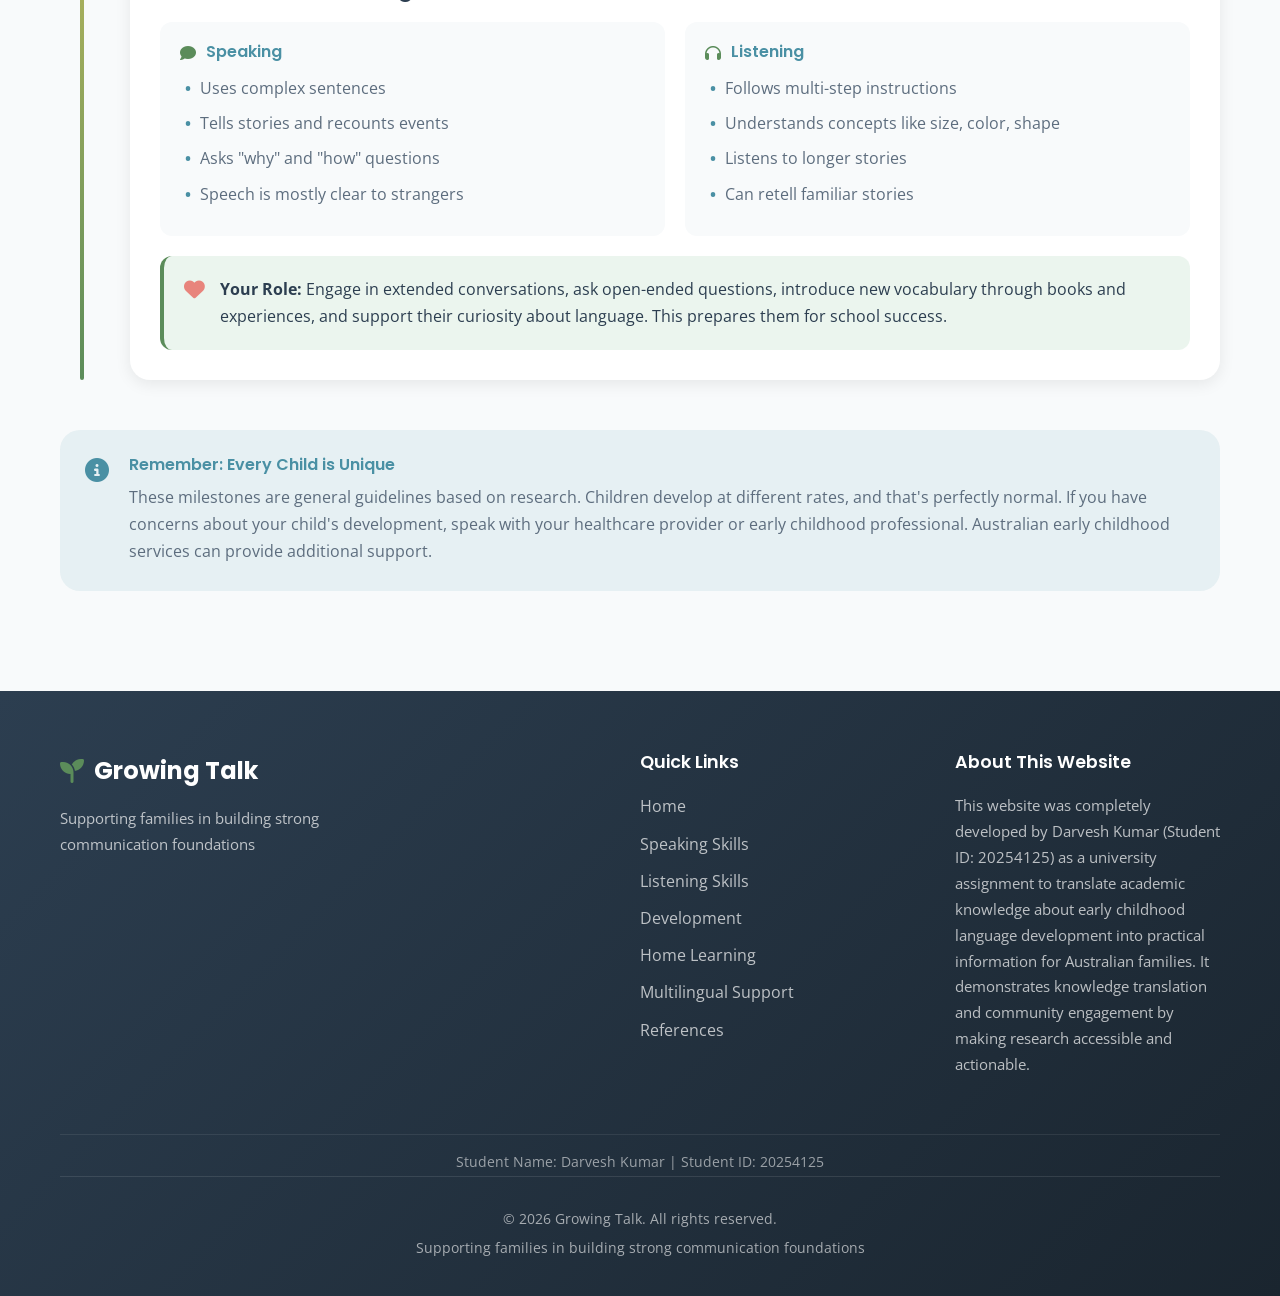
==== commit 692de14c: "new changes" ====
--- a/development.html
+++ b/development.html
@@ -31,7 +31,7 @@
                 <li><a href="development.html" class="nav-link active">Development</a></li>
                 <li><a href="environment.html" class="nav-link">Home Learning</a></li>
                 <li><a href="multilingual.html" class="nav-link">Multilingual</a></li>
-                <li><a href="resources.html" class="nav-link">Resources</a></li>
+                <li><a href="resources.html" class="nav-link">References</a></li>
             </ul>
         </div>
     </nav>
@@ -191,15 +191,16 @@
                         <li><a href="development.html">Development</a></li>
                         <li><a href="environment.html">Home Learning</a></li>
                         <li><a href="multilingual.html">Multilingual Support</a></li>
-                        <li><a href="resources.html">Resources</a></li>
+                        <li><a href="resources.html">References</a></li>
                     </ul>
                 </div>
                 <div class="footer-contact">
                     <h4>About This Website</h4>
-                    <p>This website was created as a university assignment to translate academic
-                    knowledge about early childhood language development into practical information
-                    for Australian families. It demonstrates knowledge translation and community
-                    engagement by making research accessible and actionable.</p>
+                    <p>This website was completely developed by Darvesh Kumar (Student ID: 20254125)
+                    as a university assignment to translate academic knowledge about early childhood
+                    language development into practical information for Australian families. It
+                    demonstrates knowledge translation and community engagement by making research
+                    accessible and actionable.</p>
                 </div>
             </div>
             <div class="footer-student">
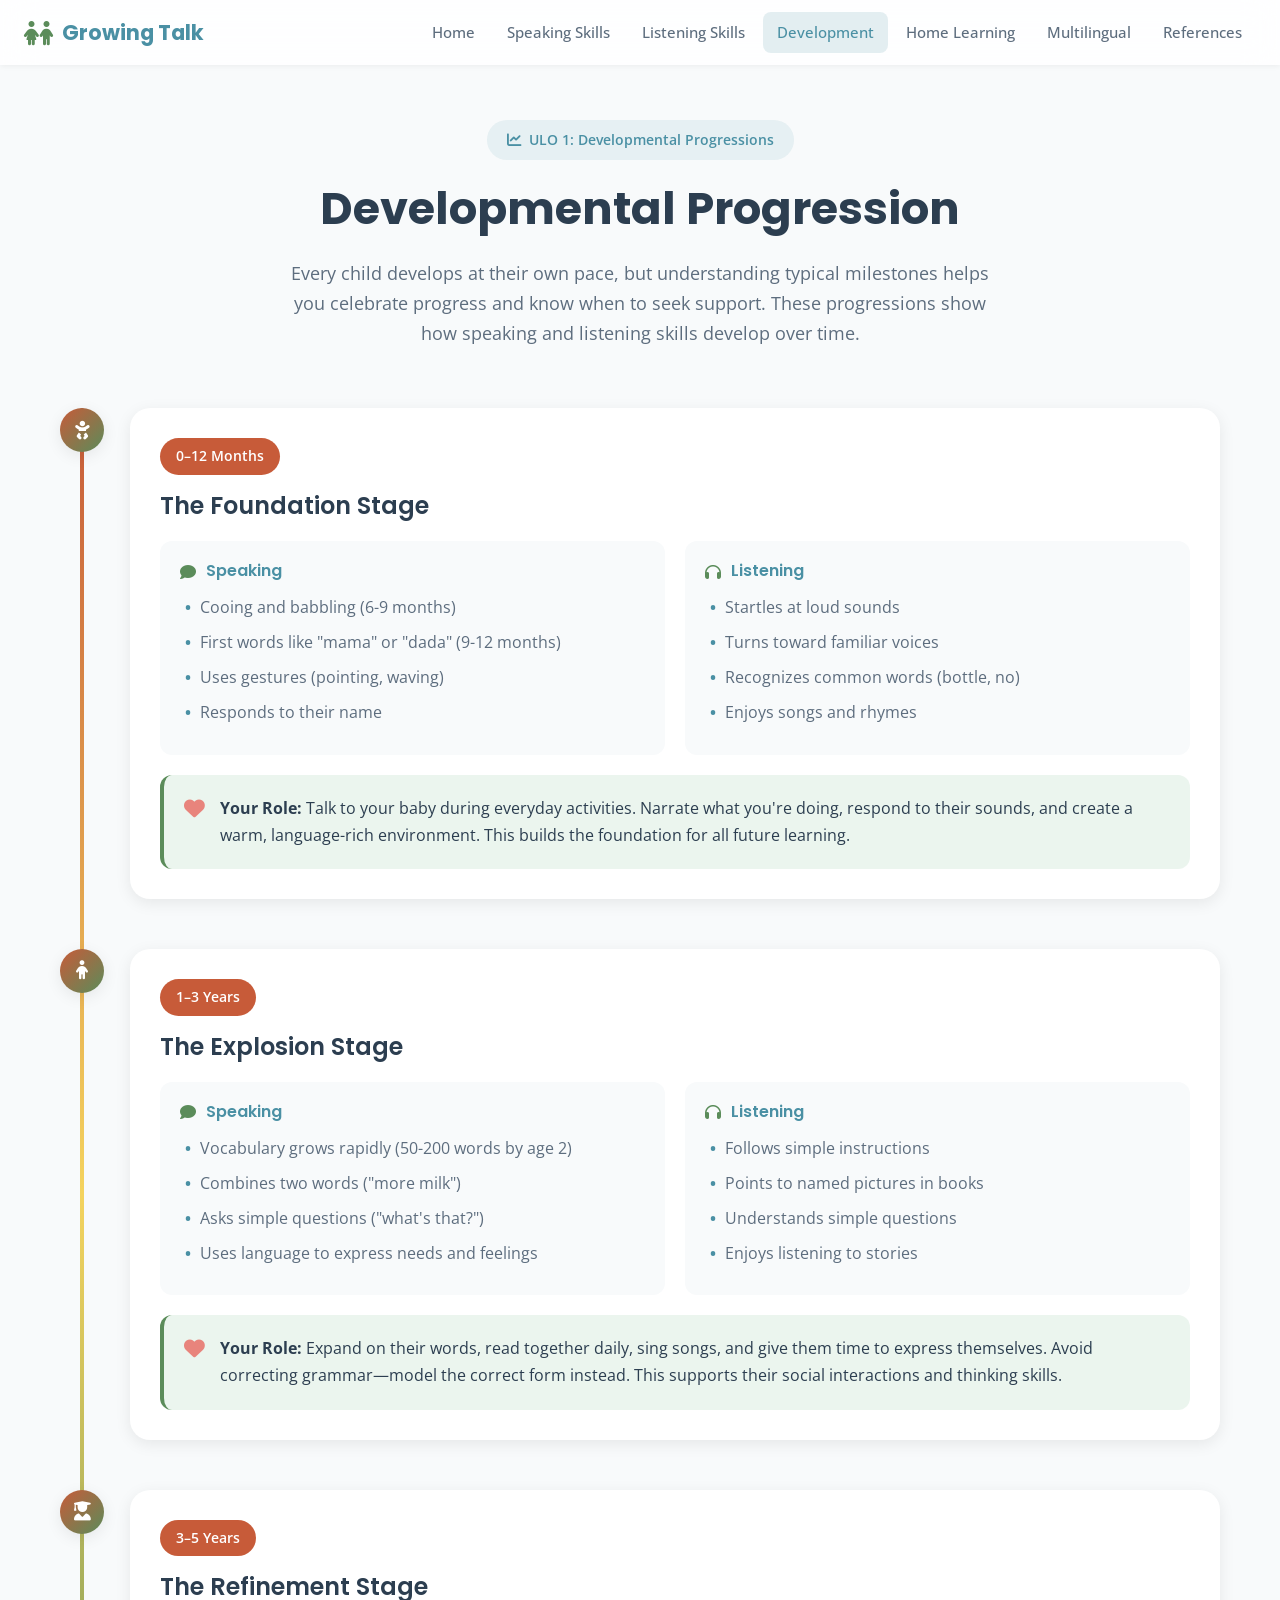
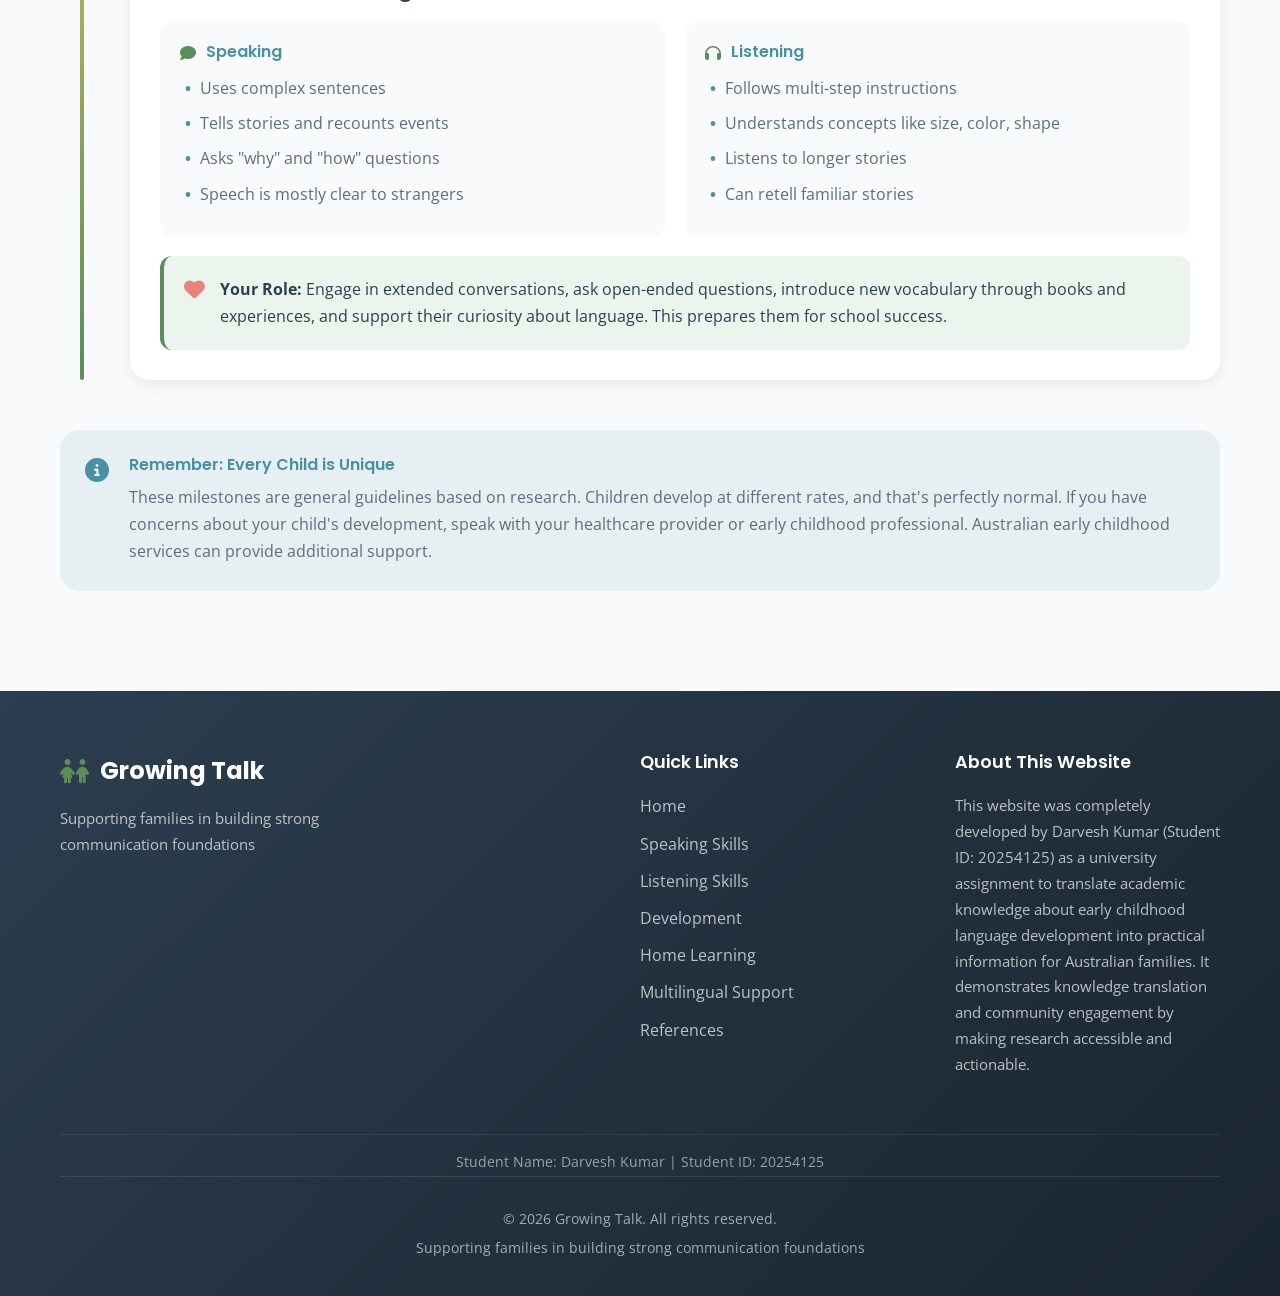
==== commit 85172902: "update" ====
--- a/development.html
+++ b/development.html
@@ -18,7 +18,7 @@
     <nav class="navbar" id="navbar">
         <div class="nav-container">
             <a href="index.html" class="nav-logo">
-                <i class="fas fa-seedling"></i>
+                <i class="fas fa-children"></i>
                 <span>Growing Talk</span>
             </a>
             <button class="nav-toggle" id="navToggle" aria-label="Toggle navigation">
@@ -177,7 +177,7 @@
             <div class="footer-content">
                 <div class="footer-brand">
                     <div class="footer-logo">
-                        <i class="fas fa-seedling"></i>
+                        <i class="fas fa-children"></i>
                         <span>Growing Talk</span>
                     </div>
                     <p class="footer-tagline">Supporting families in building strong communication foundations</p>
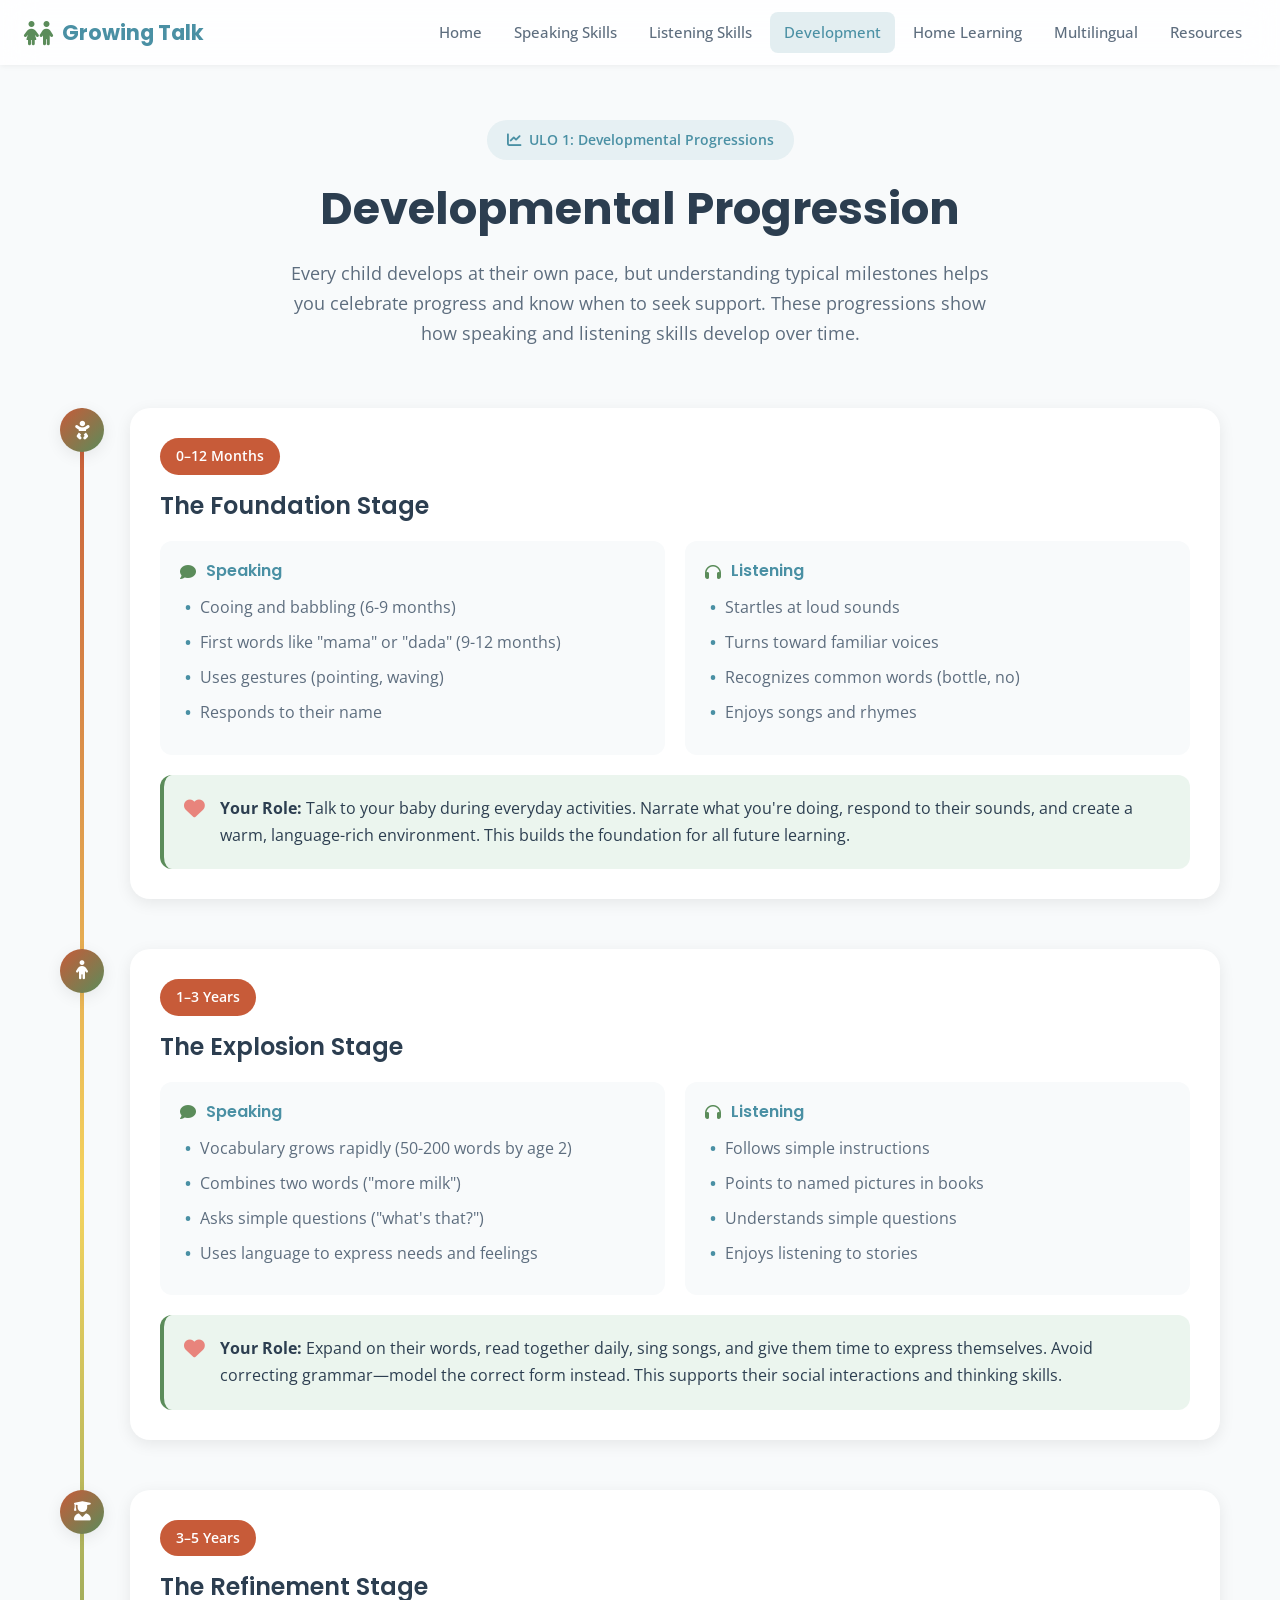
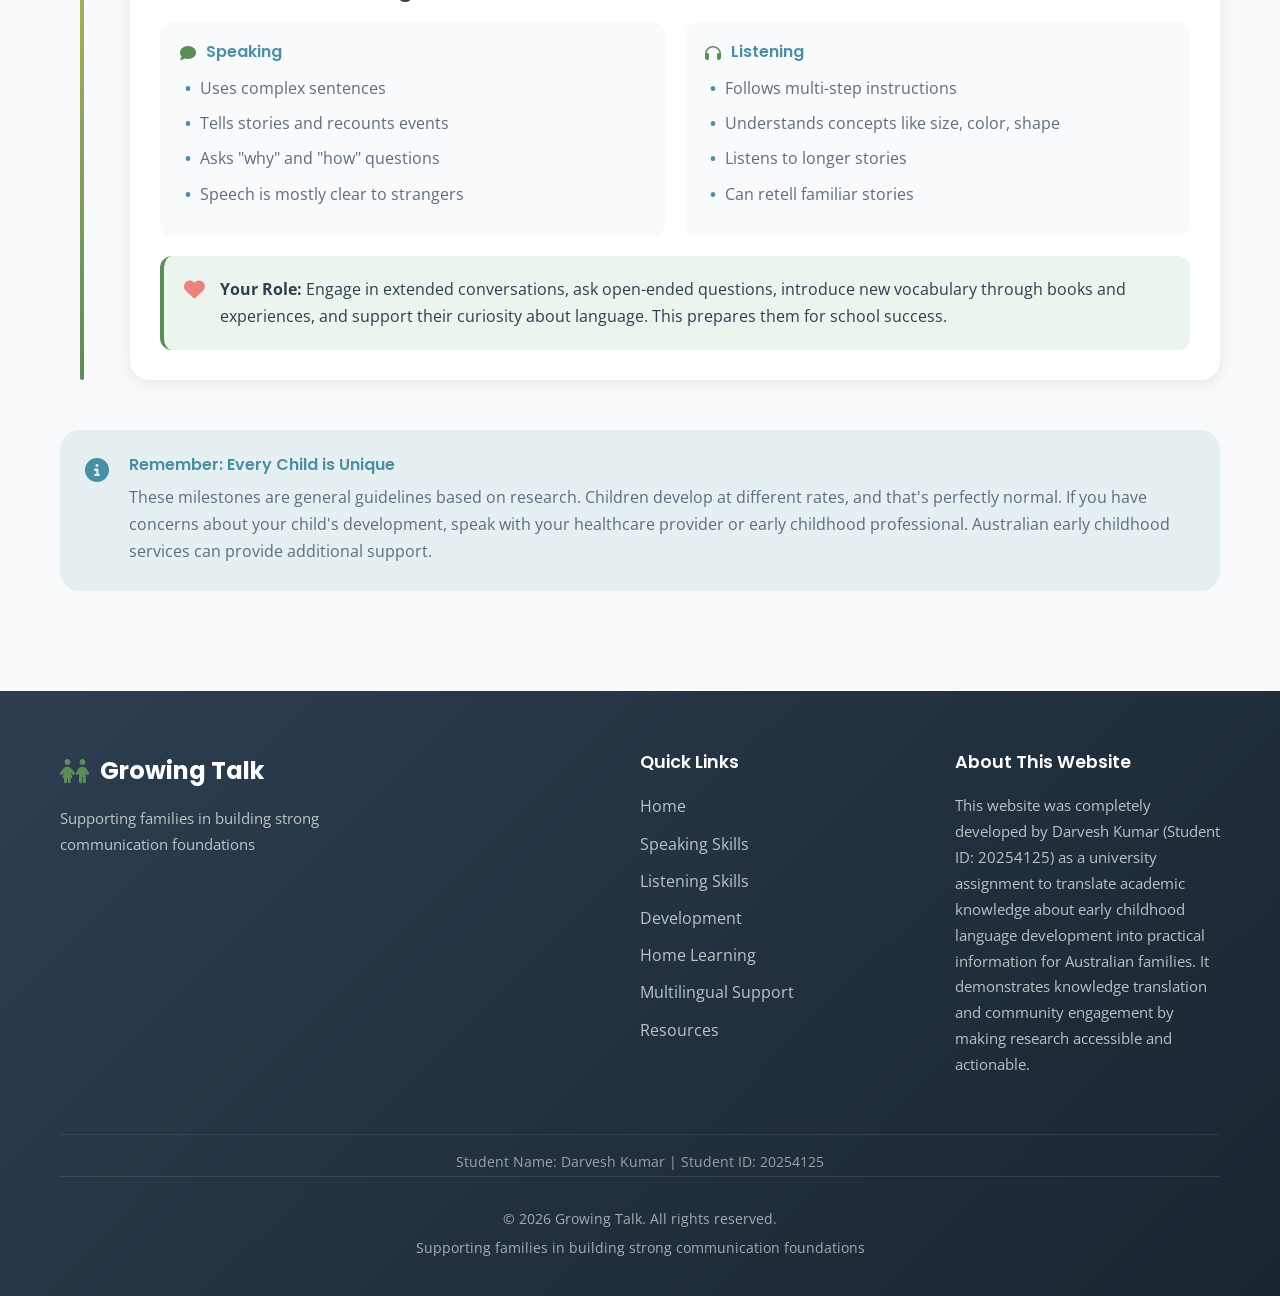
==== commit dde6926d: "head" ====
--- a/development.html
+++ b/development.html
@@ -31,7 +31,7 @@
                 <li><a href="development.html" class="nav-link active">Development</a></li>
                 <li><a href="environment.html" class="nav-link">Home Learning</a></li>
                 <li><a href="multilingual.html" class="nav-link">Multilingual</a></li>
-                <li><a href="resources.html" class="nav-link">References</a></li>
+                <li><a href="resources.html" class="nav-link">Resources</a></li>
             </ul>
         </div>
     </nav>
@@ -191,7 +191,7 @@
                         <li><a href="development.html">Development</a></li>
                         <li><a href="environment.html">Home Learning</a></li>
                         <li><a href="multilingual.html">Multilingual Support</a></li>
-                        <li><a href="resources.html">References</a></li>
+                        <li><a href="resources.html">Resources</a></li>
                     </ul>
                 </div>
                 <div class="footer-contact">
